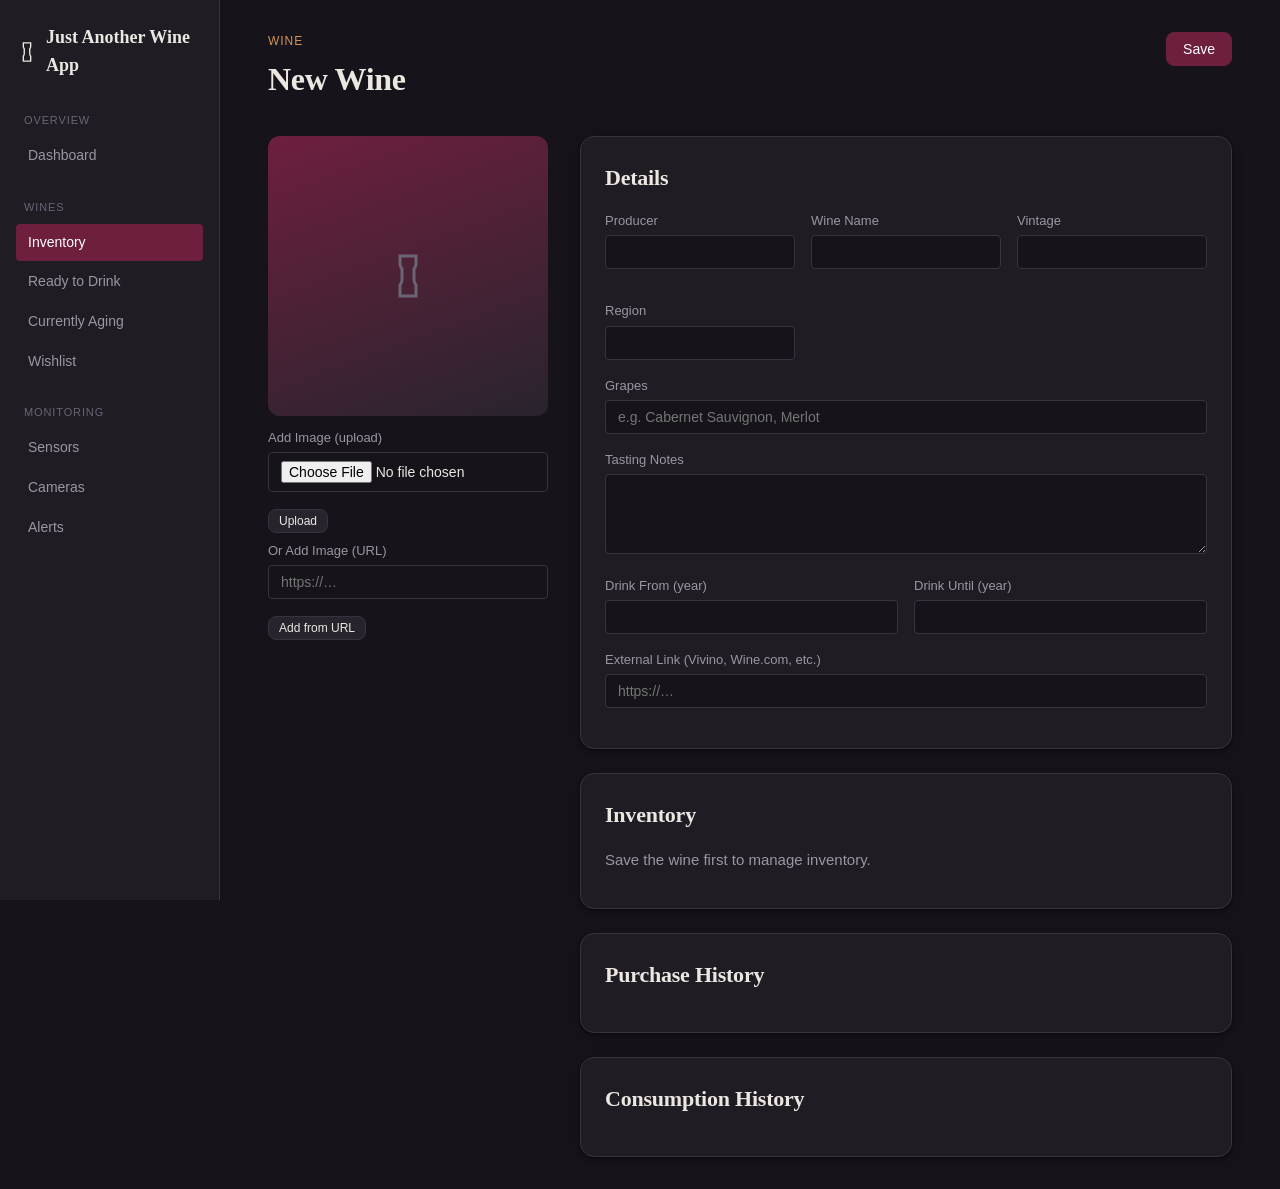
==== app/frontend/detail.html @ fe7ab4dd "Initial commit" ====
<!DOCTYPE html>
<html lang="en">
<head>
<meta charset="UTF-8" />
<meta name="viewport" content="width=device-width, initial-scale=1.0" />
<title>Wine Detail — Just Another Wine App</title>
<link rel="stylesheet" href="style.css" />
</head>
<body>
<div class="app-shell">
  <nav class="sidebar" id="sidebar"></nav>
  <main class="main">
    <div id="global-alert-banner"></div>
    <div id="wine-alerts"></div>

    <div class="page-header">
      <div>
        <div class="eyebrow">Wine</div>
        <h1 id="wine-title">New Wine</h1>
      </div>
      <div class="page-actions">
        <a id="external-link-btn" class="btn" href="#" target="_blank" style="display:none;"></a>
        <button class="btn btn-primary" onclick="saveWine()">Save</button>
      </div>
    </div>

    <div style="display:grid;grid-template-columns:280px 1fr;gap:var(--space-6);">
      <div>
        <div id="gallery-container"></div>
        <div style="margin-top:var(--space-3);">
          <label>Add Image (upload)</label>
          <input type="file" id="image-upload-input" accept="image/*" />
          <button class="btn btn-sm" onclick="uploadImage()">Upload</button>
        </div>
        <div style="margin-top:var(--space-2);">
          <label>Or Add Image (URL)</label>
          <input type="text" id="image-url-input" placeholder="https://…" />
          <button class="btn btn-sm" onclick="uploadImageUrl()">Add from URL</button>
        </div>
      </div>

      <div>
        <div class="card" style="margin-bottom:var(--space-5);">
          <h2 style="margin-bottom:var(--space-4);">Details</h2>
          <div class="field-row">
            <div><label>Producer</label><input type="text" id="f-producer" /></div>
            <div><label>Wine Name</label><input type="text" id="f-name" /></div>
            <div><label>Vintage</label><input type="number" id="f-vintage" /></div>
            <div><label>Region</label><input type="text" id="f-region" /></div>
          </div>
          <label>Grapes</label>
          <input type="text" id="f-grapes" placeholder="e.g. Cabernet Sauvignon, Merlot" />
          <label>Tasting Notes</label>
          <textarea id="f-notes"></textarea>
          <div class="field-row">
            <div><label>Drink From (year)</label><input type="number" id="f-drink-from" /></div>
            <div><label>Drink Until (year)</label><input type="number" id="f-drink-until" /></div>
          </div>
          <label>External Link (Vivino, Wine.com, etc.)</label>
          <input type="text" id="f-external-url" placeholder="https://…" />
        </div>

        <div class="card" style="margin-bottom:var(--space-5);">
          <h2 style="margin-bottom:var(--space-4);">Inventory</h2>
          <div id="inventory-section"><p style="color:var(--color-text-dim);">Save the wine first to manage inventory.</p></div>
        </div>

        <div class="card" style="margin-bottom:var(--space-5);">
          <h2 style="margin-bottom:var(--space-4);">Purchase History</h2>
          <div id="purchase-section"></div>
        </div>

        <div class="card">
          <h2 style="margin-bottom:var(--space-4);">Consumption History</h2>
          <div id="consumption-section"></div>
        </div>
      </div>
    </div>
  </main>
</div>

<script src="js/api.js"></script>
<script src="js/nav.js"></script>
<script src="js/alerts.js"></script>
<script src="js/gallery.js"></script>
<script>
renderSidebar("inventory");
const wineId = new URLSearchParams(window.location.search).get("id");

async function loadWine() {
  if (!wineId) {
    document.getElementById("gallery-container").innerHTML = "";
    Gallery.render(document.getElementById("gallery-container"), []);
    return;
  }
  const w = await API.get(`/api/wines/${wineId}`);
  document.getElementById("wine-title").textContent = `${w.producer} — ${w.name}`;
  document.getElementById("f-producer").value = w.producer || "";
  document.getElementById("f-name").value = w.name || "";
  document.getElementById("f-vintage").value = w.vintage || "";
  document.getElementById("f-region").value = w.region || "";
  document.getElementById("f-grapes").value = w.grapes || "";
  document.getElementById("f-notes").value = w.tasting_notes || "";
  document.getElementById("f-drink-from").value = w.drink_from || "";
  document.getElementById("f-drink-until").value = w.drink_until || "";
  document.getElementById("f-external-url").value = w.external_url || "";

  if (w.external_url) {
    const btn = document.getElementById("external-link-btn");
    btn.style.display = "inline-flex";
    btn.href = w.external_url;
    btn.textContent = externalLinkLabel(w.external_url);
  }

  const images = await API.get(`/api/wines/${wineId}/images`);
  Gallery.render(document.getElementById("gallery-container"), images);

  loadInventorySection();
  loadPurchaseSection();
  loadConsumptionSection();
  loadWineAlerts();
}

async function saveWine() {
  const payload = {
    producer: document.getElementById("f-producer").value,
    name: document.getElementById("f-name").value,
    vintage: parseInt(document.getElementById("f-vintage").value) || null,
    region: document.getElementById("f-region").value,
    grapes: document.getElementById("f-grapes").value,
    tasting_notes: document.getElementById("f-notes").value,
    drink_from: parseInt(document.getElementById("f-drink-from").value) || null,
    drink_until: parseInt(document.getElementById("f-drink-until").value) || null,
    external_url: document.getElementById("f-external-url").value,
  };

  if (!payload.producer || !payload.name) {
    alert("Producer and wine name are required.");
    return;
  }

  if (wineId) {
    await API.put(`/api/wines/${wineId}`, payload);
    loadWine();
  } else {
    const created = await API.post("/api/wines", payload);
    window.location.href = `detail.html?id=${created.id}`;
  }
}

async function loadInventorySection() {
  const items = await API.get(`/api/wines/${wineId}/inventory`);
  const zones = await API.get("/api/zones");
  const el = document.getElementById("inventory-section");

  const rows = items
    .map((item) => {
      const zone = zones.find((z) => z.id === item.zone_id);
      return `<tr><td>${zone ? escapeHtml(zone.name) : "Zone " + item.zone_id}</td><td>${item.quantity}</td><td>${escapeHtml(item.location_notes || "—")}</td></tr>`;
    })
    .join("");

  el.innerHTML = `
    <table><thead><tr><th>Zone</th><th>Qty</th><th>Location Notes</th></tr></thead><tbody>${rows || '<tr><td colspan="3" style="color:var(--color-text-dim);">No bottles tracked yet.</td></tr>'}</tbody></table>
    <div style="margin-top:var(--space-4);">
      <div class="field-row">
        <div><label>Zone</label><select id="add-inv-zone">${zones.map((z) => `<option value="${z.id}">${escapeHtml(z.name)}</option>`).join("")}</select></div>
        <div><label>Quantity</label><input type="number" id="add-inv-qty" value="1" /></div>
      </div>
      <button class="btn btn-sm" onclick="addInventory()">Add Bottles</button>
    </div>`;
}

async function addInventory() {
  await API.post("/api/inventory", {
    wine_id: parseInt(wineId),
    zone_id: parseInt(document.getElementById("add-inv-zone").value),
    quantity: parseInt(document.getElementById("add-inv-qty").value) || 1,
  });
  loadInventorySection();
}

async function loadPurchaseSection() {
  const purchases = await API.get(`/api/wines/${wineId}/purchases`);
  const el = document.getElementById("purchase-section");
  const rows = purchases
    .map(
      (p) =>
        `<tr><td>${fmtDate(p.purchase_date)}</td><td>${p.quantity}</td><td>${p.price_per_bottle ? "$" + p.price_per_bottle.toFixed(2) : "—"}</td><td>${escapeHtml(p.purchased_from || "—")}</td></tr>`
    )
    .join("");
  el.innerHTML = `
    <table><thead><tr><th>Date</th><th>Qty</th><th>Price/Bottle</th><th>From</th></tr></thead><tbody>${rows || '<tr><td colspan="4" style="color:var(--color-text-dim);">No purchases logged.</td></tr>'}</tbody></table>
    <div style="margin-top:var(--space-4);" class="field-row">
      <div><label>Date</label><input type="date" id="p-date" /></div>
      <div><label>Qty</label><input type="number" id="p-qty" value="1" /></div>
      <div><label>Price/Bottle</label><input type="number" id="p-price" step="0.01" /></div>
      <div><label>From</label><input type="text" id="p-from" /></div>
    </div>
    <button class="btn btn-sm" onclick="addPurchase()">Log Purchase</button>`;
}

async function addPurchase() {
  const qty = parseInt(document.getElementById("p-qty").value) || 1;
  const price = parseFloat(document.getElementById("p-price").value) || null;
  await API.post("/api/purchases", {
    wine_id: parseInt(wineId),
    quantity: qty,
    price_per_bottle: price,
    total_price: price ? price * qty : null,
    purchased_from: document.getElementById("p-from").value,
    purchase_date: document.getElementById("p-date").value || null,
  });
  loadPurchaseSection();
}

async function loadConsumptionSection() {
  const entries = await API.get(`/api/wines/${wineId}/consumed`);
  const el = document.getElementById("consumption-section");
  const rows = entries
    .map(
      (c) =>
        `<tr><td>${fmtDate(c.consumed_at)}</td><td>${c.quantity}</td><td>${escapeHtml(c.occasion || "—")}</td><td>${c.rating || "—"}</td></tr>`
    )
    .join("");
  el.innerHTML = `
    <table><thead><tr><th>Date</th><th>Qty</th><th>Occasion</th><th>Rating</th></tr></thead><tbody>${rows || '<tr><td colspan="4" style="color:var(--color-text-dim);">No consumption logged.</td></tr>'}</tbody></table>
    <div style="margin-top:var(--space-4);" class="field-row">
      <div><label>Qty</label><input type="number" id="c-qty" value="1" /></div>
      <div><label>Occasion</label><input type="text" id="c-occasion" /></div>
      <div><label>Rating (1-100)</label><input type="number" id="c-rating" /></div>
    </div>
    <button class="btn btn-sm" onclick="addConsumption()">Log Consumption</button>`;
}

async function addConsumption() {
  await API.post("/api/consumed", {
    wine_id: parseInt(wineId),
    quantity: parseInt(document.getElementById("c-qty").value) || 1,
    occasion: document.getElementById("c-occasion").value,
    rating: parseInt(document.getElementById("c-rating").value) || null,
  });
  loadConsumptionSection();
  loadInventorySection();
}

async function uploadImage() {
  const input = document.getElementById("image-upload-input");
  if (!input.files[0]) return;
  const fd = new FormData();
  fd.append("file", input.files[0]);
  await API.postForm(`/api/wines/${wineId}/images`, fd);
  loadWine();
}

async function uploadImageUrl() {
  const url = document.getElementById("image-url-input").value.trim();
  if (!url) return;
  const fd = new FormData();
  fd.append("url", url);
  await API.postForm(`/api/wines/${wineId}/images`, fd);
  loadWine();
}

async function loadWineAlerts() {
  const alerts = await API.get(`/api/alerts?resolved=false`);
  const relevant = alerts.filter((a) => a.entity_type === "wine" && a.entity_id === parseInt(wineId));
  const el = document.getElementById("wine-alerts");
  if (relevant.length === 0) return;
  el.innerHTML = relevant
    .map(
      (a) => `<div class="banner ${a.severity === "critical" ? "critical" : "warning"}" style="margin-bottom:8px;">
        <span><strong>${escapeHtml(a.title)}</strong> — ${escapeHtml(a.message || "")}</span>
      </div>`
    )
    .join("");
}

loadWine();
</script>
</body>
</html>
---- app/frontend/style.css ----
/* ===========================================================================
   Just Another Wine App — Shared Styles
   Design language: deep cellar tones, warm amber accents, quiet confidence.
   =========================================================================== */

:root {
  /* Palette */
  --color-bg: #16141a;
  --color-surface: #1f1c24;
  --color-surface-raised: #28242e;
  --color-border: #383241;
  --color-text: #ece7e1;
  --color-text-dim: #9c95a3;
  --color-text-faint: #6b6475;
  --color-accent: #b8763f;
  --color-accent-bright: #d4925a;
  --color-wine: #6e1f3e;
  --color-wine-bright: #8c2a50;

  --color-info: #5b8ab8;
  --color-warning: #d4925a;
  --color-critical: #b8453f;
  --color-success: #5a9b6e;

  /* Type */
  --font-display: "Fraunces", Georgia, serif;
  --font-body: "Inter", -apple-system, BlinkMacSystemFont, sans-serif;
  --font-mono: "JetBrains Mono", "SF Mono", monospace;

  /* Layout */
  --radius-sm: 4px;
  --radius-md: 8px;
  --radius-lg: 14px;
  --space-1: 4px;
  --space-2: 8px;
  --space-3: 12px;
  --space-4: 16px;
  --space-5: 24px;
  --space-6: 32px;
  --space-7: 48px;
  --space-8: 64px;

  --shadow-card: 0 1px 3px rgba(0,0,0,0.4), 0 4px 12px rgba(0,0,0,0.25);
  --max-width: 1200px;
}

* { box-sizing: border-box; }

html, body {
  margin: 0;
  padding: 0;
  background: var(--color-bg);
  color: var(--color-text);
  font-family: var(--font-body);
  font-size: 15px;
  line-height: 1.55;
  -webkit-font-smoothing: antialiased;
}

a { color: var(--color-accent-bright); text-decoration: none; }
a:hover { text-decoration: underline; }
a:focus-visible, button:focus-visible, input:focus-visible, select:focus-visible, textarea:focus-visible {
  outline: 2px solid var(--color-accent-bright);
  outline-offset: 2px;
}

h1, h2, h3, h4 {
  font-family: var(--font-display);
  font-weight: 600;
  margin: 0;
  letter-spacing: -0.01em;
}

h1 { font-size: 32px; }
h2 { font-size: 22px; }
h3 { font-size: 17px; }

p { margin: 0 0 var(--space-3) 0; }

img { max-width: 100%; display: block; }

button {
  font-family: var(--font-body);
  cursor: pointer;
}

/* -------------------------------------------------------------------------
   Layout shell
   ------------------------------------------------------------------------- */

.app-shell {
  display: flex;
  min-height: 100vh;
}

.sidebar {
  width: 220px;
  flex-shrink: 0;
  background: var(--color-surface);
  border-right: 1px solid var(--color-border);
  padding: var(--space-5) var(--space-4);
  position: sticky;
  top: 0;
  height: 100vh;
  overflow-y: auto;
}

.sidebar-brand {
  font-family: var(--font-display);
  font-size: 18px;
  font-weight: 700;
  color: var(--color-text);
  margin-bottom: var(--space-6);
  display: flex;
  align-items: center;
  gap: var(--space-2);
}

.sidebar-brand .glyph {
  width: 22px;
  height: 22px;
  flex-shrink: 0;
}

.nav-section {
  margin-bottom: var(--space-5);
}

.nav-label {
  font-size: 11px;
  text-transform: uppercase;
  letter-spacing: 0.08em;
  color: var(--color-text-faint);
  margin-bottom: var(--space-2);
  padding-left: var(--space-2);
}

.nav-link {
  display: flex;
  align-items: center;
  justify-content: space-between;
  gap: var(--space-2);
  padding: var(--space-2) var(--space-3);
  border-radius: var(--radius-sm);
  color: var(--color-text-dim);
  font-size: 14px;
  margin-bottom: 2px;
}

.nav-link:hover {
  background: var(--color-surface-raised);
  color: var(--color-text);
  text-decoration: none;
}

.nav-link.active {
  background: var(--color-wine);
  color: #fff;
}

.nav-badge {
  font-size: 11px;
  font-weight: 600;
  padding: 1px 6px;
  border-radius: 10px;
  background: var(--color-border);
  color: var(--color-text-dim);
}

.nav-badge.critical { background: var(--color-critical); color: #fff; }
.nav-badge.warning { background: var(--color-warning); color: #1a1a1a; }

.main {
  flex: 1;
  min-width: 0;
  padding: var(--space-6) var(--space-7);
}

.page-header {
  display: flex;
  align-items: flex-start;
  justify-content: space-between;
  gap: var(--space-4);
  margin-bottom: var(--space-6);
  flex-wrap: wrap;
}

.page-header .eyebrow {
  font-size: 12px;
  text-transform: uppercase;
  letter-spacing: 0.08em;
  color: var(--color-accent-bright);
  margin-bottom: var(--space-1);
}

.page-actions { display: flex; gap: var(--space-2); flex-wrap: wrap; }

/* -------------------------------------------------------------------------
   Banner / alerts
   ------------------------------------------------------------------------- */

#global-alert-banner {
  display: none;
  flex-direction: column;
  gap: var(--space-2);
  margin-bottom: var(--space-5);
}

.banner {
  display: flex;
  align-items: center;
  justify-content: space-between;
  gap: var(--space-3);
  padding: var(--space-3) var(--space-4);
  border-radius: var(--radius-md);
  font-size: 14px;
  border: 1px solid transparent;
}

.banner.critical {
  background: rgba(184, 69, 63, 0.15);
  border-color: rgba(184, 69, 63, 0.4);
  color: #f0b3ae;
}

.banner.warning {
  background: rgba(212, 146, 90, 0.12);
  border-color: rgba(212, 146, 90, 0.35);
  color: #ecc4a0;
}

.banner button.dismiss {
  background: none;
  border: none;
  color: inherit;
  opacity: 0.7;
  font-size: 16px;
  line-height: 1;
}
.banner button.dismiss:hover { opacity: 1; }

/* -------------------------------------------------------------------------
   Cards
   ------------------------------------------------------------------------- */

.card {
  background: var(--color-surface);
  border: 1px solid var(--color-border);
  border-radius: var(--radius-lg);
  padding: var(--space-5);
  box-shadow: var(--shadow-card);
}

.card-grid {
  display: grid;
  grid-template-columns: repeat(auto-fit, minmax(220px, 1fr));
  gap: var(--space-4);
}

.stat-card {
  background: var(--color-surface);
  border: 1px solid var(--color-border);
  border-radius: var(--radius-lg);
  padding: var(--space-5);
}

.stat-card .stat-value {
  font-family: var(--font-display);
  font-size: 36px;
  font-weight: 600;
  color: var(--color-text);
  line-height: 1;
}

.stat-card .stat-label {
  font-size: 13px;
  color: var(--color-text-dim);
  margin-top: var(--space-2);
}

.stat-card.accent .stat-value { color: var(--color-accent-bright); }
.stat-card.critical .stat-value { color: var(--color-critical); }
.stat-card.warning .stat-value { color: var(--color-warning); }
.stat-card.success .stat-value { color: var(--color-success); }

/* -------------------------------------------------------------------------
   Tables
   ------------------------------------------------------------------------- */

table { width: 100%; border-collapse: collapse; }

th {
  text-align: left;
  font-size: 12px;
  text-transform: uppercase;
  letter-spacing: 0.05em;
  color: var(--color-text-faint);
  padding: var(--space-2) var(--space-3);
  border-bottom: 1px solid var(--color-border);
}

td {
  padding: var(--space-3);
  border-bottom: 1px solid var(--color-border);
  font-size: 14px;
}

tr:hover td { background: var(--color-surface-raised); }

/* -------------------------------------------------------------------------
   Buttons
   ------------------------------------------------------------------------- */

.btn {
  display: inline-flex;
  align-items: center;
  gap: var(--space-2);
  padding: var(--space-2) var(--space-4);
  border-radius: var(--radius-md);
  border: 1px solid var(--color-border);
  background: var(--color-surface-raised);
  color: var(--color-text);
  font-size: 14px;
  font-weight: 500;
  transition: background 0.15s, border-color 0.15s;
}

.btn:hover { background: var(--color-border); text-decoration: none; }

.btn-primary {
  background: var(--color-wine);
  border-color: var(--color-wine);
  color: #fff;
}
.btn-primary:hover { background: var(--color-wine-bright); }

.btn-accent {
  background: var(--color-accent);
  border-color: var(--color-accent);
  color: #1a1410;
}
.btn-accent:hover { background: var(--color-accent-bright); }

.btn-sm { padding: 4px 10px; font-size: 12px; }
.btn-danger { color: var(--color-critical); border-color: rgba(184,69,63,0.4); }

/* -------------------------------------------------------------------------
   Forms
   ------------------------------------------------------------------------- */

label {
  display: block;
  font-size: 13px;
  color: var(--color-text-dim);
  margin-bottom: var(--space-1);
}

input, select, textarea {
  width: 100%;
  background: var(--color-bg);
  border: 1px solid var(--color-border);
  border-radius: var(--radius-sm);
  color: var(--color-text);
  padding: var(--space-2) var(--space-3);
  font-family: var(--font-body);
  font-size: 14px;
  margin-bottom: var(--space-4);
}

textarea { resize: vertical; min-height: 80px; }

.field-row {
  display: grid;
  grid-template-columns: repeat(auto-fit, minmax(160px, 1fr));
  gap: var(--space-4);
}

/* -------------------------------------------------------------------------
   Wine cards / rows
   ------------------------------------------------------------------------- */

.wine-thumb {
  width: 48px;
  height: 64px;
  border-radius: var(--radius-sm);
  background: var(--color-surface-raised);
  object-fit: cover;
  flex-shrink: 0;
}

.wine-thumb-placeholder {
  width: 48px;
  height: 64px;
  border-radius: var(--radius-sm);
  background: linear-gradient(160deg, var(--color-wine), var(--color-surface-raised));
  display: flex;
  align-items: center;
  justify-content: center;
  flex-shrink: 0;
}

.wine-row {
  display: flex;
  align-items: center;
  gap: var(--space-3);
}

.wine-meta { display: flex; flex-direction: column; gap: 2px; }
.wine-meta .producer { font-weight: 600; }
.wine-meta .sub { font-size: 13px; color: var(--color-text-dim); }

.badge {
  display: inline-block;
  padding: 1px 8px;
  border-radius: 10px;
  font-size: 11px;
  font-weight: 600;
  text-transform: uppercase;
  letter-spacing: 0.03em;
}

.badge.ready { background: rgba(90,155,110,0.18); color: var(--color-success); }
.badge.aging { background: rgba(91,138,184,0.18); color: var(--color-info); }
.badge.past_peak { background: rgba(184,69,63,0.18); color: var(--color-critical); }

.external-link-icon {
  color: var(--color-text-faint);
  font-size: 14px;
}
.external-link-icon:hover { color: var(--color-accent-bright); }

/* -------------------------------------------------------------------------
   Empty states
   ------------------------------------------------------------------------- */

.empty-state {
  text-align: center;
  padding: var(--space-8) var(--space-5);
  color: var(--color-text-dim);
}
.empty-state h3 { color: var(--color-text); margin-bottom: var(--space-2); }

/* -------------------------------------------------------------------------
   Modal
   ------------------------------------------------------------------------- */

.modal-overlay {
  display: none;
  position: fixed;
  inset: 0;
  background: rgba(0,0,0,0.6);
  align-items: center;
  justify-content: center;
  z-index: 100;
}
.modal-overlay.open { display: flex; }

.modal {
  background: var(--color-surface);
  border: 1px solid var(--color-border);
  border-radius: var(--radius-lg);
  padding: var(--space-5);
  width: 420px;
  max-width: 90vw;
  max-height: 85vh;
  overflow-y: auto;
}

.modal-header {
  display: flex;
  justify-content: space-between;
  align-items: center;
  margin-bottom: var(--space-4);
}

/* -------------------------------------------------------------------------
   Responsive
   ------------------------------------------------------------------------- */

@media (max-width: 860px) {
  .app-shell { flex-direction: column; }
  .sidebar {
    width: 100%;
    height: auto;
    position: relative;
    border-right: none;
    border-bottom: 1px solid var(--color-border);
  }
  .main { padding: var(--space-5) var(--space-4); }
}

@media (prefers-reduced-motion: reduce) {
  * { transition: none !important; animation: none !important; }
}
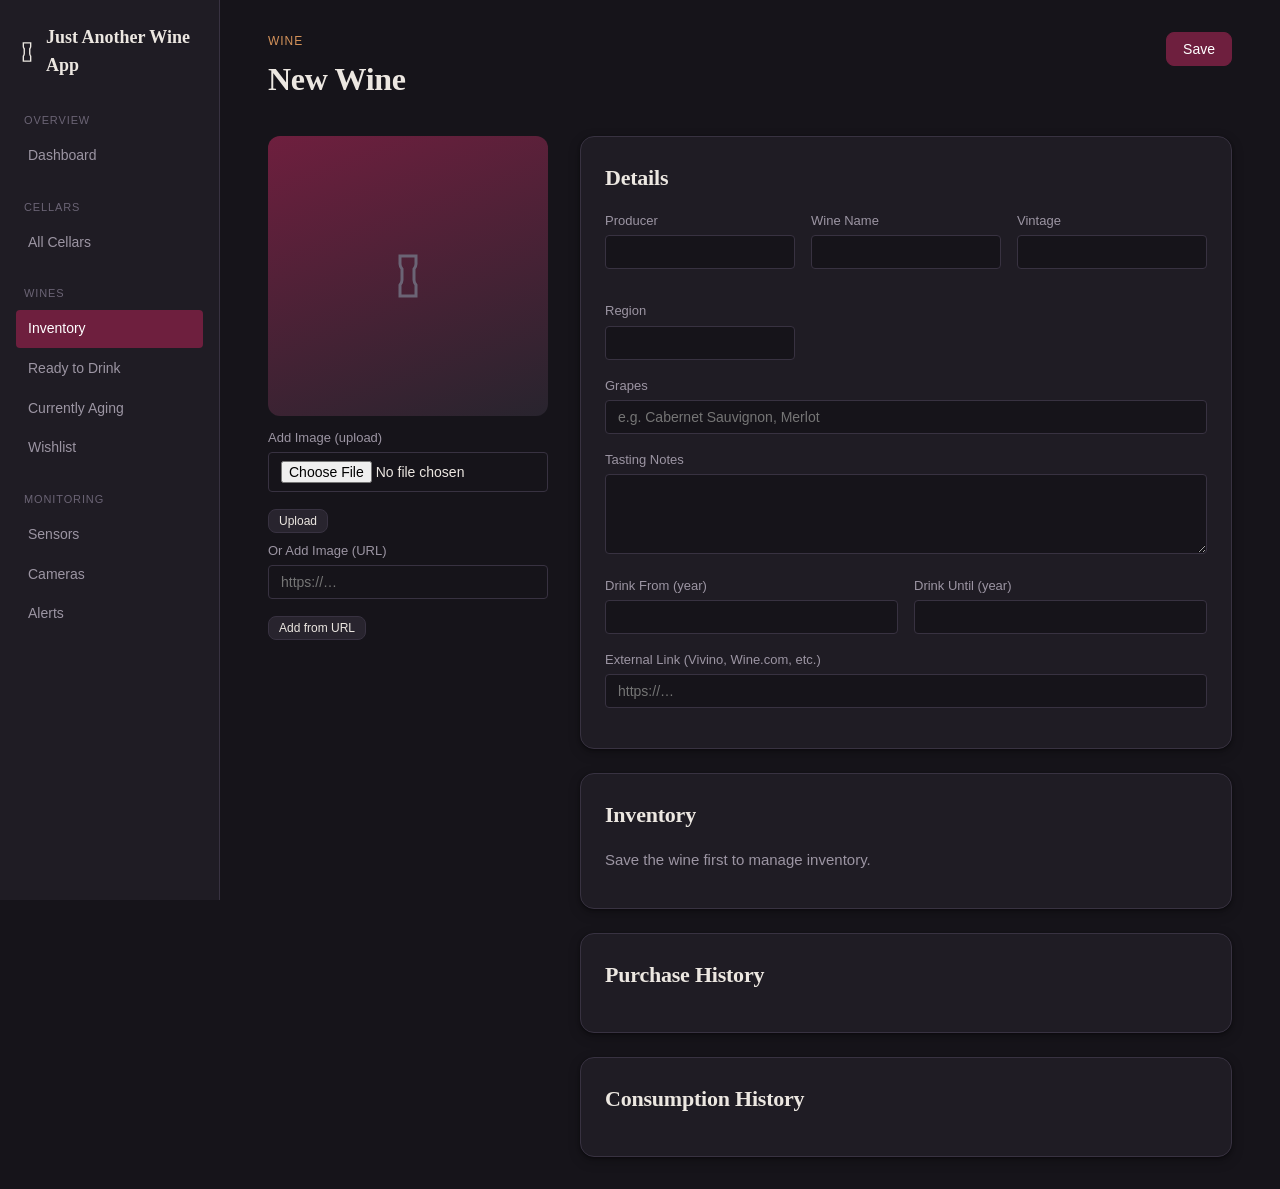
==== commit 6c60904d: "allow edit of inventory numbers" ====
--- a/app/frontend/detail.html
+++ b/app/frontend/detail.html
@@ -153,22 +153,102 @@
   const zones = await API.get("/api/zones");
   const el = document.getElementById("inventory-section");
 
-  const rows = items
-    .map((item) => {
-      const zone = zones.find((z) => z.id === item.zone_id);
-      return `<tr><td>${zone ? escapeHtml(zone.name) : "Zone " + item.zone_id}</td><td>${item.quantity}</td><td>${escapeHtml(item.location_notes || "—")}</td></tr>`;
-    })
-    .join("");
+  const totalBottles = items.reduce((sum, i) => sum + i.quantity, 0);
+
+  const rows = items.map((item) => {
+    const zone = zones.find((z) => z.id === item.zone_id);
+    return `
+      <tr id="inv-row-${item.id}">
+        <td>${zone ? escapeHtml(zone.name) : "Zone " + item.zone_id}</td>
+        <td>
+          <div style="display:flex;align-items:center;gap:6px;">
+            <button class="btn btn-sm" onclick="adjustQty(${item.id}, ${item.wine_id}, ${item.zone_id}, ${item.quantity}, -1)" style="padding:2px 8px;font-size:16px;line-height:1;">−</button>
+            <input type="number" id="qty-${item.id}" value="${item.quantity}" min="0"
+              style="width:60px;text-align:center;margin-bottom:0;"
+              onchange="saveQty(${item.id}, ${item.wine_id}, ${item.zone_id})" />
+            <button class="btn btn-sm" onclick="adjustQty(${item.id}, ${item.wine_id}, ${item.zone_id}, ${item.quantity}, 1)" style="padding:2px 8px;font-size:16px;line-height:1;">+</button>
+          </div>
+        </td>
+        <td>
+          <input type="text" id="notes-${item.id}" value="${escapeHtml(item.location_notes || "")}"
+            placeholder="e.g. Rack B, Shelf 3"
+            style="margin-bottom:0;"
+            onblur="saveNotes(${item.id}, ${item.wine_id}, ${item.zone_id})" />
+        </td>
+        <td>
+          <button class="btn btn-sm btn-danger" onclick="removeInventoryRow(${item.id})">Remove</button>
+        </td>
+      </tr>`;
+  }).join("");
 
   el.innerHTML = `
-    <table><thead><tr><th>Zone</th><th>Qty</th><th>Location Notes</th></tr></thead><tbody>${rows || '<tr><td colspan="3" style="color:var(--color-text-dim);">No bottles tracked yet.</td></tr>'}</tbody></table>
-    <div style="margin-top:var(--space-4);">
-      <div class="field-row">
-        <div><label>Zone</label><select id="add-inv-zone">${zones.map((z) => `<option value="${z.id}">${escapeHtml(z.name)}</option>`).join("")}</select></div>
-        <div><label>Quantity</label><input type="number" id="add-inv-qty" value="1" /></div>
-      </div>
-      <button class="btn btn-sm" onclick="addInventory()">Add Bottles</button>
-    </div>`;
+    <p style="font-size:13px;color:var(--color-text-dim);margin-bottom:var(--space-3);">
+      Total: <strong style="color:var(--color-text);">${totalBottles} bottle${totalBottles !== 1 ? "s" : ""}</strong>
+    </p>
+    <table style="margin-bottom:var(--space-4);">
+      <thead><tr><th>Zone</th><th>Qty</th><th>Location Notes</th><th></th></tr></thead>
+      <tbody>${rows || `<tr><td colspan="4" style="color:var(--color-text-dim);">No bottles tracked yet.</td></tr>`}</tbody>
+    </table>
+    <details style="margin-top:var(--space-2);">
+      <summary style="cursor:pointer;font-size:13px;color:var(--color-accent-bright);user-select:none;">+ Add bottles to a zone</summary>
+      <div style="margin-top:var(--space-3);">
+        <div class="field-row">
+          <div><label>Zone</label><select id="add-inv-zone">${zones.map((z) => `<option value="${z.id}">${escapeHtml(z.name)}</option>`).join("")}</select></div>
+          <div><label>Quantity</label><input type="number" id="add-inv-qty" value="1" min="1" /></div>
+          <div><label>Location Notes</label><input type="text" id="add-inv-notes" placeholder="Rack B, Shelf 3" /></div>
+        </div>
+        <button class="btn btn-sm btn-primary" onclick="addInventory()">Add Bottles</button>
+      </div>
+    </details>`;
+}
+
+async function adjustQty(itemId, wineId, zoneId, currentQty, delta) {
+  const newQty = Math.max(0, currentQty + delta);
+  document.getElementById(`qty-${itemId}`).value = newQty;
+  const notes = document.getElementById(`notes-${itemId}`)?.value || "";
+  await API.put(`/api/inventory/${itemId}`, {
+    wine_id: wineId,
+    zone_id: zoneId,
+    quantity: newQty,
+    location_notes: notes,
+    condition: "good",
+  });
+  loadInventorySection();
+}
+
+async function saveQty(itemId, wineId, zoneId) {
+  const qty = parseInt(document.getElementById(`qty-${itemId}`).value) || 0;
+  const notes = document.getElementById(`notes-${itemId}`)?.value || "";
+  const items = await API.get(`/api/wines/${wineId}/inventory`);
+  const item = items.find(i => i.id === itemId);
+  await API.put(`/api/inventory/${itemId}`, {
+    wine_id: wineId,
+    zone_id: zoneId,
+    quantity: qty,
+    location_notes: notes,
+    condition: item?.condition || "good",
+  });
+  loadInventorySection();
+}
+
+async function saveNotes(itemId, wineId, zoneId) {
+  const notes = document.getElementById(`notes-${itemId}`).value;
+  const qty = parseInt(document.getElementById(`qty-${itemId}`).value) || 0;
+  const items = await API.get(`/api/wines/${wineId}/inventory`);
+  const item = items.find(i => i.id === itemId);
+  await API.put(`/api/inventory/${itemId}`, {
+    wine_id: wineId,
+    zone_id: zoneId,
+    quantity: qty,
+    location_notes: notes,
+    condition: item?.condition || "good",
+  });
+}
+
+async function removeInventoryRow(itemId) {
+  if (!confirm("Remove this inventory record? This won't affect consumption history.")) return;
+  await API.del(`/api/inventory/${itemId}`);
+  loadInventorySection();
 }
 
 async function addInventory() {
@@ -176,6 +256,7 @@
     wine_id: parseInt(wineId),
     zone_id: parseInt(document.getElementById("add-inv-zone").value),
     quantity: parseInt(document.getElementById("add-inv-qty").value) || 1,
+    location_notes: document.getElementById("add-inv-notes").value,
   });
   loadInventorySection();
 }
--- a/app/frontend/style.css
+++ b/app/frontend/style.css
@@ -105,12 +105,19 @@
   overflow-y: auto;
 }
 
+.sidebar-header {
+  display: flex;
+  align-items: center;
+  justify-content: space-between;
+  gap: var(--space-3);
+  margin-bottom: var(--space-6);
+}
+
 .sidebar-brand {
   font-family: var(--font-display);
   font-size: 18px;
   font-weight: 700;
   color: var(--color-text);
-  margin-bottom: var(--space-6);
   display: flex;
   align-items: center;
   gap: var(--space-2);
@@ -121,6 +128,18 @@
   height: 22px;
   flex-shrink: 0;
 }
+
+.sidebar-toggle {
+  display: none;
+  background: none;
+  border: 1px solid var(--color-border);
+  border-radius: var(--radius-sm);
+  color: var(--color-text);
+  padding: 6px 8px;
+  flex-shrink: 0;
+}
+
+.sidebar-nav { display: block; }
 
 .nav-section {
   margin-bottom: var(--space-5);
@@ -486,6 +505,14 @@
     border-right: none;
     border-bottom: 1px solid var(--color-border);
   }
+  .sidebar-toggle { display: flex; align-items: center; justify-content: center; }
+  .sidebar-nav {
+    display: none;
+    max-height: 70vh;
+    overflow-y: auto;
+    margin-top: var(--space-4);
+  }
+  .sidebar-nav.open { display: block; }
   .main { padding: var(--space-5) var(--space-4); }
 }
 
